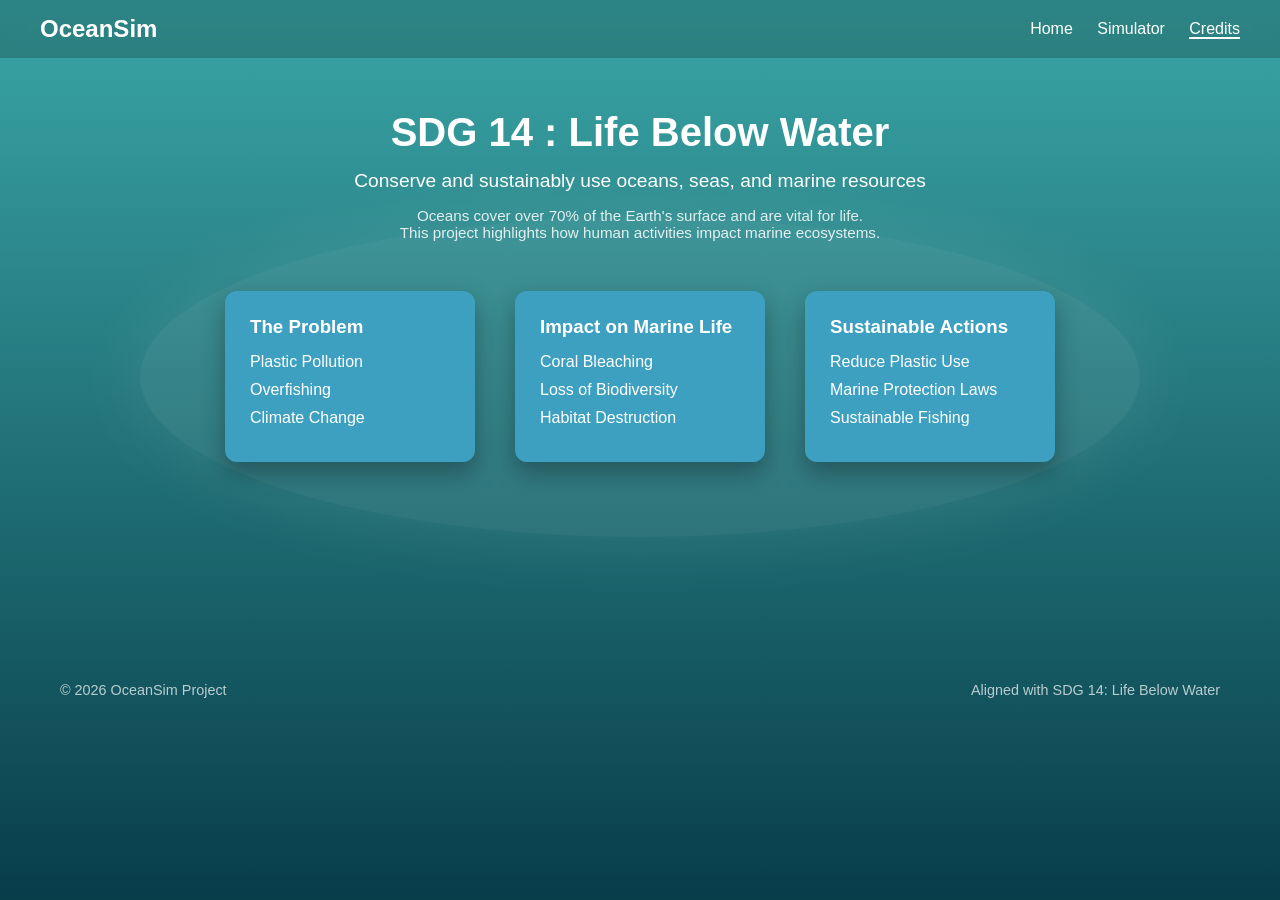
==== credits.html @ 7e50dc8f "Jasraj's commits" ====
<!DOCTYPE html>
<html lang="en">
<head>
    <meta charset="UTF-8">
    <meta name="viewport" content="width=device-width, initial-scale=1.0">
    <title>Credits - OceanSim</title>
    <link rel="stylesheet" href="style-credits.css">
</head>
<body>

    <!-- NAVBAR -->
    <nav class="navbar">
        <h2 class="logo">OceanSim</h2>
        <div class="nav-links">
            <a href="index.html">Home</a>
            <a href="simulator.html">Simulator</a>
            <a href="credits.html" class="active">Credits</a>
        </div>
    </nav>

    <!-- MAIN -->
    <div class="page-content">

      <div class="credits-page">

        <h1>SDG 14 : Life Below Water</h1>

        <p class="tagline">
            Conserve and sustainably use oceans, seas, and marine resources
        </p>

        <p class="desc">
            Oceans cover over 70% of the Earth's surface and are vital for life.<br>
            This project highlights how human activities impact marine ecosystems.
        </p>

        <!-- OVAL BACKGROUND -->
         <div class="cards-wrapper">

    <div class="oval-bg"></div>

    <div class="cards">

        <div class="card">
            <h3>The Problem</h3>
            <ul>
                <li>Plastic Pollution</li>
                <li>Overfishing</li>
                <li>Climate Change</li>
            </ul>
        </div>

        <div class="card">
            <h3>Impact on Marine Life</h3>
            <ul>
                <li>Coral Bleaching</li>
                <li>Loss of Biodiversity</li>
                <li>Habitat Destruction</li>
            </ul>
        </div>

        <div class="card">
            <h3>Sustainable Actions</h3>
            <ul>
                <li>Reduce Plastic Use</li>
                <li>Marine Protection Laws</li>
                <li>Sustainable Fishing</li>
            </ul>
        </div>

    </div>

</div>
   

        <!-- FOOTER -->
        <div class="credits-footer">
            <span>© 2026 OceanSim Project</span>
            <span>Aligned with SDG 14: Life Below Water</span>
        </div>

    </div>

</body>
</html>
---- style-credits.css ----
.frame {
    display: flex;
    height: calc(100vh - 80px);
}

/* LEFT PANEL */
.left-side {
    width: 45%;
    position: relative;
    background: rgba(255,255,255,0.95);
}

/* RIGHT PANEL */
.species-panel {
    width: 55%;
    position: relative;
    background: url('assets/background.png') center/cover no-repeat;
}

/* Reset */
* {
    margin: 0;
    padding: 0;
    box-sizing: border-box;
}

/* Full screen gradient background */
body {
    min-height: 100vh;
    font-family: Arial, sans-serif;
    background: linear-gradient(to bottom, #3aa6a6, #083d4a);
    color: white;
    text-align: center;
    padding-top: 80px; /* space for navbar */
    display: flex;
    flex-direction: column;
}

/* Main container */
.container {
    max-width: 700px;
    margin: auto;
    margin-top: 10vh; /* pushes content nicely down */
}

/* Heading */
h1 {
    font-size: 2.5rem;
    font-weight: 700;
    margin-bottom: 20px;
}

/* Subtitle */
.subtitle {
    font-size: 1rem;
    opacity: 0.9;
    margin-bottom: 60px;
}

/* Oval background */
.button-wrapper {
    width: 320px;
    height: 150px;
    margin: 0 auto;
    background: rgba(255, 255, 255, 0.08);
    border-radius: 100px;
    display: flex;
    justify-content: center;
    align-items: center;
}

/* Button */
.start-btn {
    background: #2d6cdf;
    padding: 15px 35px;
    border-radius: 8px;
    text-decoration: none;
    color: white;
    font-weight: bold;
    box-shadow: 0 5px 15px rgba(0,0,0,0.3);
    transition: 0.3s;
}

.start-btn:hover {
    transform: scale(1.05);
}

/* Footer text */
.footer-text {
    margin-top: 40px;
    font-size: 0.85rem;
    opacity: 0.7;
}


/* NAVBAR */
.navbar {
    position: fixed;
    top: 0;
    width: 100%;
    padding: 15px 40px;
    display: flex;
    justify-content: space-between;
    align-items: center;
    background: rgba(0, 0, 0, 0.2);
    backdrop-filter: blur(10px);
}

.logo {
    color: white;
}

.nav-links a {
    margin-left: 20px;
    text-decoration: none;
    color: white;
    font-weight: 500;
}

.nav-links a:hover {
    opacity: 0.7;
}

/* PAGE SPACING (important because navbar is fixed) */
body {
    padding-top: 70px;
}

/* CREDITS PAGE */
.credits-container {
    text-align: center;
    padding: 20px 20px 40px;
}

/* HEADINGS */
.credits-container h1 {
    font-size: 2.5rem;
    margin-top: 10px;
    margin-bottom: 10px;
}

.tagline {
    font-size: 1.2rem;
    margin-bottom: 10px;
}

.description {
    font-size: 0.95rem;
    opacity: 0.85;
    margin-bottom: 50px;
}

/* CARD SECTION */
.card-section {
    display: flex;
    justify-content: center;
    gap: 40px;
    flex-wrap: wrap;
}

/* INDIVIDUAL CARD */
.card {
    background: #3ea0c0;
    padding: 25px;
    border-radius: 10px;
    width: 250px;
    text-align: left;
    box-shadow: 0 10px 20px rgba(0,0,0,0.2);
    backdrop-filter: blur(5px);
}

.card h3 {
    margin-bottom: 15px;
}

.card ul {
    list-style: none;
}

.card li {
    margin-bottom: 10px;
}

/* FOOTER */
.footer {
    margin-top: 60px;
    display: flex;
    justify-content: space-between;
    padding: 0 40px;
    font-size: 0.9rem;
    opacity: 0.7;
}

.nav-links a:hover {
    opacity: 0.7;
}

.nav-links a.active {
    border-bottom: 2px solid white;
}
/* CREDITS PAGE */

.credits-page {
    text-align: center;
    padding: 40px 20px;
    position: relative;
}

.credits-page h1 {
    font-size: 2.5rem;
    margin-bottom: 15px;
}

.tagline {
    font-size: 1.2rem;
    margin-bottom: 15px;
}

.desc {
    font-size: 0.95rem;
    opacity: 0.85;
    margin-bottom: 50px;
}

/* OVAL BACKGROUND */
.oval-bg {
     position: absolute;
    top: 50%;
    left: 50%;
    transform: translate(-50%, -50%);
    
    width: 1000px;   /* increased */
    height: 320px;   /* increased */

    background: rgba(255, 255, 255, 0.08);
    border-radius: 50%;
    z-index: 0;
    box-shadow: 0 0 80px rgba(255, 255, 255, 0.1);
   
}

/* CARDS */
.cards {
    display: flex;
    justify-content: center;
    gap: 40px;
    position: relative;
    z-index: 1;
}

.card {
    background: #3ea0c0;
    padding: 25px;
    border-radius: 12px;
    width: 250px;
    text-align: left;
    box-shadow: 0 10px 25px rgba(0,0,0,0.3);
    transition: 0.3s;
}

.card:hover {
    transform: translateY(-10px);
}

.card h3 {
    margin-bottom: 15px;
}

.card ul {
    list-style: none;
}

.card li {
    margin-bottom: 10px;
}

/* FOOTER */
.credits-footer {
    margin-top: 220px;
    display: flex;
    justify-content: space-between;
    padding: 0 40px;
    font-size: 0.9rem;
    opacity: 0.7;
}
.page-content {
    flex: 1;

}
.cards-wrapper {
    position: relative;
    display: flex;
    justify-content: center;
    margin-top: 40px;
}
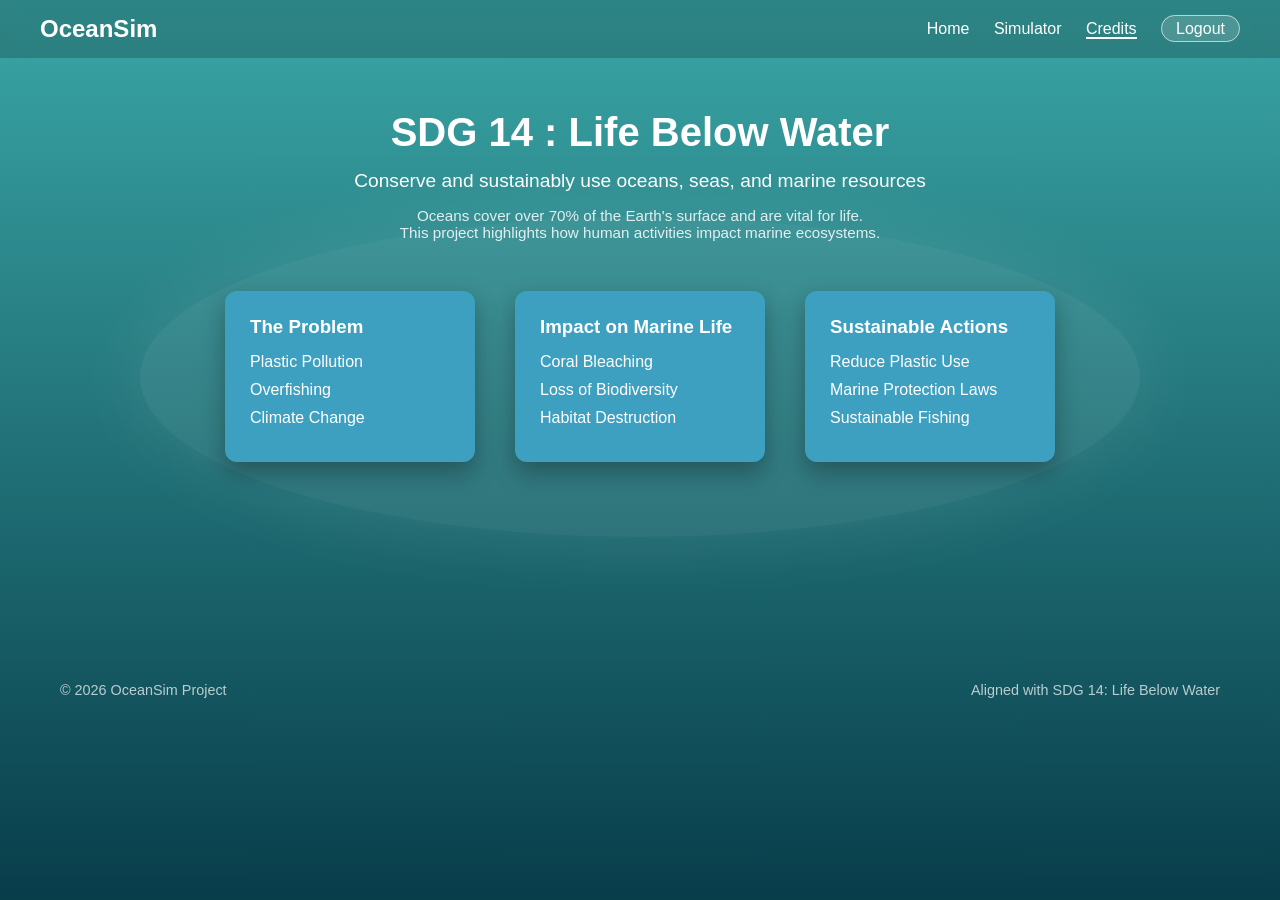
==== commit c3219646: "Add files via upload" ====
--- a/credits.html
+++ b/credits.html
@@ -1,85 +1,87 @@
-<!DOCTYPE html>
-<html lang="en">
-<head>
-    <meta charset="UTF-8">
-    <meta name="viewport" content="width=device-width, initial-scale=1.0">
-    <title>Credits - OceanSim</title>
-    <link rel="stylesheet" href="style-credits.css">
-</head>
-<body>
-
-    <!-- NAVBAR -->
-    <nav class="navbar">
-        <h2 class="logo">OceanSim</h2>
-        <div class="nav-links">
-            <a href="index.html">Home</a>
-            <a href="simulator.html">Simulator</a>
-            <a href="credits.html" class="active">Credits</a>
-        </div>
-    </nav>
-
-    <!-- MAIN -->
-    <div class="page-content">
-
-      <div class="credits-page">
-
-        <h1>SDG 14 : Life Below Water</h1>
-
-        <p class="tagline">
-            Conserve and sustainably use oceans, seas, and marine resources
-        </p>
-
-        <p class="desc">
-            Oceans cover over 70% of the Earth's surface and are vital for life.<br>
-            This project highlights how human activities impact marine ecosystems.
-        </p>
-
-        <!-- OVAL BACKGROUND -->
-         <div class="cards-wrapper">
-
-    <div class="oval-bg"></div>
-
-    <div class="cards">
-
-        <div class="card">
-            <h3>The Problem</h3>
-            <ul>
-                <li>Plastic Pollution</li>
-                <li>Overfishing</li>
-                <li>Climate Change</li>
-            </ul>
-        </div>
-
-        <div class="card">
-            <h3>Impact on Marine Life</h3>
-            <ul>
-                <li>Coral Bleaching</li>
-                <li>Loss of Biodiversity</li>
-                <li>Habitat Destruction</li>
-            </ul>
-        </div>
-
-        <div class="card">
-            <h3>Sustainable Actions</h3>
-            <ul>
-                <li>Reduce Plastic Use</li>
-                <li>Marine Protection Laws</li>
-                <li>Sustainable Fishing</li>
-            </ul>
-        </div>
-
-    </div>
-
-</div>
-   
-
-        <!-- FOOTER -->
-        <div class="credits-footer">
-            <span>© 2026 OceanSim Project</span>
-            <span>Aligned with SDG 14: Life Below Water</span>
-        </div>
-
-    </div>
-
-</body>
+<!DOCTYPE html>
+<html lang="en">
+<head>
+    <meta charset="UTF-8">
+    <meta name="viewport" content="width=device-width, initial-scale=1.0">
+    <title>Credits - OceanSim</title>
+    <link rel="stylesheet" href="style-credits.css">
+</head>
+<body>
+
+    <!-- NAVBAR -->
+    <nav class="navbar">
+        <h2 class="logo">OceanSim</h2>
+        <div class="nav-links">
+            <a href="index.html">Home</a>
+            <a href="simulator.html">Simulator</a>
+            <a href="credits.html" class="active">Credits</a>
+            <a href="login.html?logout=1" id="logoutBtn">Logout</a>
+
+        </div>
+    </nav>
+
+    <!-- MAIN -->
+    <div class="page-content">
+
+      <div class="credits-page">
+
+        <h1>SDG 14 : Life Below Water</h1>
+
+        <p class="tagline">
+            Conserve and sustainably use oceans, seas, and marine resources
+        </p>
+
+        <p class="desc">
+            Oceans cover over 70% of the Earth's surface and are vital for life.<br>
+            This project highlights how human activities impact marine ecosystems.
+        </p>
+
+        <!-- OVAL BACKGROUND -->
+         <div class="cards-wrapper">
+
+    <div class="oval-bg"></div>
+
+    <div class="cards">
+
+        <div class="card">
+            <h3>The Problem</h3>
+            <ul>
+                <li>Plastic Pollution</li>
+                <li>Overfishing</li>
+                <li>Climate Change</li>
+            </ul>
+        </div>
+
+        <div class="card">
+            <h3>Impact on Marine Life</h3>
+            <ul>
+                <li>Coral Bleaching</li>
+                <li>Loss of Biodiversity</li>
+                <li>Habitat Destruction</li>
+            </ul>
+        </div>
+
+        <div class="card">
+            <h3>Sustainable Actions</h3>
+            <ul>
+                <li>Reduce Plastic Use</li>
+                <li>Marine Protection Laws</li>
+                <li>Sustainable Fishing</li>
+            </ul>
+        </div>
+
+    </div>
+
+</div>
+   
+
+        <!-- FOOTER -->
+        <div class="credits-footer">
+            <span>© 2026 OceanSim Project</span>
+            <span>Aligned with SDG 14: Life Below Water</span>
+        </div>
+
+    </div>
+<script src="script.js"></script>
+</body>
 </html>
--- a/style-credits.css
+++ b/style-credits.css
@@ -1,295 +1,308 @@
-.frame {
-    display: flex;
-    height: calc(100vh - 80px);
-}
-
-/* LEFT PANEL */
-.left-side {
-    width: 45%;
-    position: relative;
-    background: rgba(255,255,255,0.95);
-}
-
-/* RIGHT PANEL */
-.species-panel {
-    width: 55%;
-    position: relative;
-    background: url('assets/background.png') center/cover no-repeat;
-}
-
-/* Reset */
-* {
-    margin: 0;
-    padding: 0;
-    box-sizing: border-box;
-}
-
-/* Full screen gradient background */
-body {
-    min-height: 100vh;
-    font-family: Arial, sans-serif;
-    background: linear-gradient(to bottom, #3aa6a6, #083d4a);
-    color: white;
-    text-align: center;
-    padding-top: 80px; /* space for navbar */
-    display: flex;
-    flex-direction: column;
-}
-
-/* Main container */
-.container {
-    max-width: 700px;
-    margin: auto;
-    margin-top: 10vh; /* pushes content nicely down */
-}
-
-/* Heading */
-h1 {
-    font-size: 2.5rem;
-    font-weight: 700;
-    margin-bottom: 20px;
-}
-
-/* Subtitle */
-.subtitle {
-    font-size: 1rem;
-    opacity: 0.9;
-    margin-bottom: 60px;
-}
-
-/* Oval background */
-.button-wrapper {
-    width: 320px;
-    height: 150px;
-    margin: 0 auto;
-    background: rgba(255, 255, 255, 0.08);
-    border-radius: 100px;
-    display: flex;
-    justify-content: center;
-    align-items: center;
-}
-
-/* Button */
-.start-btn {
-    background: #2d6cdf;
-    padding: 15px 35px;
-    border-radius: 8px;
-    text-decoration: none;
-    color: white;
-    font-weight: bold;
-    box-shadow: 0 5px 15px rgba(0,0,0,0.3);
-    transition: 0.3s;
-}
-
-.start-btn:hover {
-    transform: scale(1.05);
-}
-
-/* Footer text */
-.footer-text {
-    margin-top: 40px;
-    font-size: 0.85rem;
-    opacity: 0.7;
-}
-
-
-/* NAVBAR */
-.navbar {
-    position: fixed;
-    top: 0;
-    width: 100%;
-    padding: 15px 40px;
-    display: flex;
-    justify-content: space-between;
-    align-items: center;
-    background: rgba(0, 0, 0, 0.2);
-    backdrop-filter: blur(10px);
-}
-
-.logo {
-    color: white;
-}
-
-.nav-links a {
-    margin-left: 20px;
-    text-decoration: none;
-    color: white;
-    font-weight: 500;
-}
-
-.nav-links a:hover {
-    opacity: 0.7;
-}
-
-/* PAGE SPACING (important because navbar is fixed) */
-body {
-    padding-top: 70px;
-}
-
-/* CREDITS PAGE */
-.credits-container {
-    text-align: center;
-    padding: 20px 20px 40px;
-}
-
-/* HEADINGS */
-.credits-container h1 {
-    font-size: 2.5rem;
-    margin-top: 10px;
-    margin-bottom: 10px;
-}
-
-.tagline {
-    font-size: 1.2rem;
-    margin-bottom: 10px;
-}
-
-.description {
-    font-size: 0.95rem;
-    opacity: 0.85;
-    margin-bottom: 50px;
-}
-
-/* CARD SECTION */
-.card-section {
-    display: flex;
-    justify-content: center;
-    gap: 40px;
-    flex-wrap: wrap;
-}
-
-/* INDIVIDUAL CARD */
-.card {
-    background: #3ea0c0;
-    padding: 25px;
-    border-radius: 10px;
-    width: 250px;
-    text-align: left;
-    box-shadow: 0 10px 20px rgba(0,0,0,0.2);
-    backdrop-filter: blur(5px);
-}
-
-.card h3 {
-    margin-bottom: 15px;
-}
-
-.card ul {
-    list-style: none;
-}
-
-.card li {
-    margin-bottom: 10px;
-}
-
-/* FOOTER */
-.footer {
-    margin-top: 60px;
-    display: flex;
-    justify-content: space-between;
-    padding: 0 40px;
-    font-size: 0.9rem;
-    opacity: 0.7;
-}
-
-.nav-links a:hover {
-    opacity: 0.7;
-}
-
-.nav-links a.active {
-    border-bottom: 2px solid white;
-}
-/* CREDITS PAGE */
-
-.credits-page {
-    text-align: center;
-    padding: 40px 20px;
-    position: relative;
-}
-
-.credits-page h1 {
-    font-size: 2.5rem;
-    margin-bottom: 15px;
-}
-
-.tagline {
-    font-size: 1.2rem;
-    margin-bottom: 15px;
-}
-
-.desc {
-    font-size: 0.95rem;
-    opacity: 0.85;
-    margin-bottom: 50px;
-}
-
-/* OVAL BACKGROUND */
-.oval-bg {
-     position: absolute;
-    top: 50%;
-    left: 50%;
-    transform: translate(-50%, -50%);
-    
-    width: 1000px;   /* increased */
-    height: 320px;   /* increased */
-
-    background: rgba(255, 255, 255, 0.08);
-    border-radius: 50%;
-    z-index: 0;
-    box-shadow: 0 0 80px rgba(255, 255, 255, 0.1);
-   
-}
-
-/* CARDS */
-.cards {
-    display: flex;
-    justify-content: center;
-    gap: 40px;
-    position: relative;
-    z-index: 1;
-}
-
-.card {
-    background: #3ea0c0;
-    padding: 25px;
-    border-radius: 12px;
-    width: 250px;
-    text-align: left;
-    box-shadow: 0 10px 25px rgba(0,0,0,0.3);
-    transition: 0.3s;
-}
-
-.card:hover {
-    transform: translateY(-10px);
-}
-
-.card h3 {
-    margin-bottom: 15px;
-}
-
-.card ul {
-    list-style: none;
-}
-
-.card li {
-    margin-bottom: 10px;
-}
-
-/* FOOTER */
-.credits-footer {
-    margin-top: 220px;
-    display: flex;
-    justify-content: space-between;
-    padding: 0 40px;
-    font-size: 0.9rem;
-    opacity: 0.7;
-}
-.page-content {
-    flex: 1;
-
-}
-.cards-wrapper {
-    position: relative;
-    display: flex;
-    justify-content: center;
-    margin-top: 40px;
+.frame {
+    display: flex;
+    height: calc(100vh - 80px);
+}
+
+/* LEFT PANEL */
+.left-side {
+    width: 45%;
+    position: relative;
+    background: rgba(255,255,255,0.95);
+}
+
+/* RIGHT PANEL */
+.species-panel {
+    width: 55%;
+    position: relative;
+    background: url('assets/background.png') center/cover no-repeat;
+}
+
+/* Reset */
+* {
+    margin: 0;
+    padding: 0;
+    box-sizing: border-box;
+}
+
+/* Full screen gradient background */
+body {
+    min-height: 100vh;
+    font-family: Arial, sans-serif;
+    background: linear-gradient(to bottom, #3aa6a6, #083d4a);
+    color: white;
+    text-align: center;
+    padding-top: 80px; /* space for navbar */
+    display: flex;
+    flex-direction: column;
+}
+
+/* Main container */
+.container {
+    max-width: 700px;
+    margin: auto;
+    margin-top: 10vh; /* pushes content nicely down */
+}
+
+/* Heading */
+h1 {
+    font-size: 2.5rem;
+    font-weight: 700;
+    margin-bottom: 20px;
+}
+
+/* Subtitle */
+.subtitle {
+    font-size: 1rem;
+    opacity: 0.9;
+    margin-bottom: 60px;
+}
+
+/* Oval background */
+.button-wrapper {
+    width: 320px;
+    height: 150px;
+    margin: 0 auto;
+    background: rgba(255, 255, 255, 0.08);
+    border-radius: 100px;
+    display: flex;
+    justify-content: center;
+    align-items: center;
+}
+
+/* Button */
+.start-btn {
+    background: #2d6cdf;
+    padding: 15px 35px;
+    border-radius: 8px;
+    text-decoration: none;
+    color: white;
+    font-weight: bold;
+    box-shadow: 0 5px 15px rgba(0,0,0,0.3);
+    transition: 0.3s;
+}
+
+.start-btn:hover {
+    transform: scale(1.05);
+}
+
+/* Footer text */
+.footer-text {
+    margin-top: 40px;
+    font-size: 0.85rem;
+    opacity: 0.7;
+}
+
+
+/* NAVBAR */
+.navbar {
+    position: fixed;
+    top: 0;
+    width: 100%;
+    padding: 15px 40px;
+    display: flex;
+    justify-content: space-between;
+    align-items: center;
+    background: rgba(0, 0, 0, 0.2);
+    backdrop-filter: blur(10px);
+}
+
+.logo {
+    color: white;
+}
+
+.nav-links a {
+    margin-left: 20px;
+    text-decoration: none;
+    color: white;
+    font-weight: 500;
+}
+
+.nav-links a:hover {
+    opacity: 0.7;
+}
+
+/* PAGE SPACING (important because navbar is fixed) */
+body {
+    padding-top: 70px;
+}
+
+/* CREDITS PAGE */
+.credits-container {
+    text-align: center;
+    padding: 20px 20px 40px;
+}
+
+/* HEADINGS */
+.credits-container h1 {
+    font-size: 2.5rem;
+    margin-top: 10px;
+    margin-bottom: 10px;
+}
+
+.tagline {
+    font-size: 1.2rem;
+    margin-bottom: 10px;
+}
+
+.description {
+    font-size: 0.95rem;
+    opacity: 0.85;
+    margin-bottom: 50px;
+}
+
+/* CARD SECTION */
+.card-section {
+    display: flex;
+    justify-content: center;
+    gap: 40px;
+    flex-wrap: wrap;
+}
+
+/* INDIVIDUAL CARD */
+.card {
+    background: #3ea0c0;
+    padding: 25px;
+    border-radius: 10px;
+    width: 250px;
+    text-align: left;
+    box-shadow: 0 10px 20px rgba(0,0,0,0.2);
+    backdrop-filter: blur(5px);
+}
+
+.card h3 {
+    margin-bottom: 15px;
+}
+
+.card ul {
+    list-style: none;
+}
+
+.card li {
+    margin-bottom: 10px;
+}
+
+/* FOOTER */
+.footer {
+    margin-top: 60px;
+    display: flex;
+    justify-content: space-between;
+    padding: 0 40px;
+    font-size: 0.9rem;
+    opacity: 0.7;
+}
+
+.nav-links a:hover {
+    opacity: 0.7;
+}
+
+.nav-links a.active {
+    border-bottom: 2px solid white;
+}
+/* CREDITS PAGE */
+
+.credits-page {
+    text-align: center;
+    padding: 40px 20px;
+    position: relative;
+}
+
+.credits-page h1 {
+    font-size: 2.5rem;
+    margin-bottom: 15px;
+}
+
+.tagline {
+    font-size: 1.2rem;
+    margin-bottom: 15px;
+}
+
+.desc {
+    font-size: 0.95rem;
+    opacity: 0.85;
+    margin-bottom: 50px;
+}
+
+/* OVAL BACKGROUND */
+.oval-bg {
+     position: absolute;
+    top: 50%;
+    left: 50%;
+    transform: translate(-50%, -50%);
+    
+    width: 1000px;   /* increased */
+    height: 320px;   /* increased */
+
+    background: rgba(255, 255, 255, 0.08);
+    border-radius: 50%;
+    z-index: 0;
+    box-shadow: 0 0 80px rgba(255, 255, 255, 0.1);
+   
+}
+
+/* CARDS */
+.cards {
+    display: flex;
+    justify-content: center;
+    gap: 40px;
+    position: relative;
+    z-index: 1;
+}
+
+.card {
+    background: #3ea0c0;
+    padding: 25px;
+    border-radius: 12px;
+    width: 250px;
+    text-align: left;
+    box-shadow: 0 10px 25px rgba(0,0,0,0.3);
+    transition: 0.3s;
+}
+
+.card:hover {
+    transform: translateY(-10px);
+}
+
+.card h3 {
+    margin-bottom: 15px;
+}
+
+.card ul {
+    list-style: none;
+}
+
+.card li {
+    margin-bottom: 10px;
+}
+
+/* FOOTER */
+.credits-footer {
+    margin-top: 220px;
+    display: flex;
+    justify-content: space-between;
+    padding: 0 40px;
+    font-size: 0.9rem;
+    opacity: 0.7;
+}
+.page-content {
+    flex: 1;
+
+}
+.cards-wrapper {
+    position: relative;
+    display: flex;
+    justify-content: center;
+    margin-top: 40px;
+}
+
+#logoutBtn {
+  color: white !important;
+  background: rgba(255, 255, 255, 0.15) !important;
+  border: 1px solid rgba(255, 255, 255, 0.6);
+  padding: 4px 14px;
+  border-radius: 20px;
+  transition: background 0.2s ease;
+}
+
+#logoutBtn:hover {
+  background: rgba(255, 255, 255, 0.25) !important;
 }
